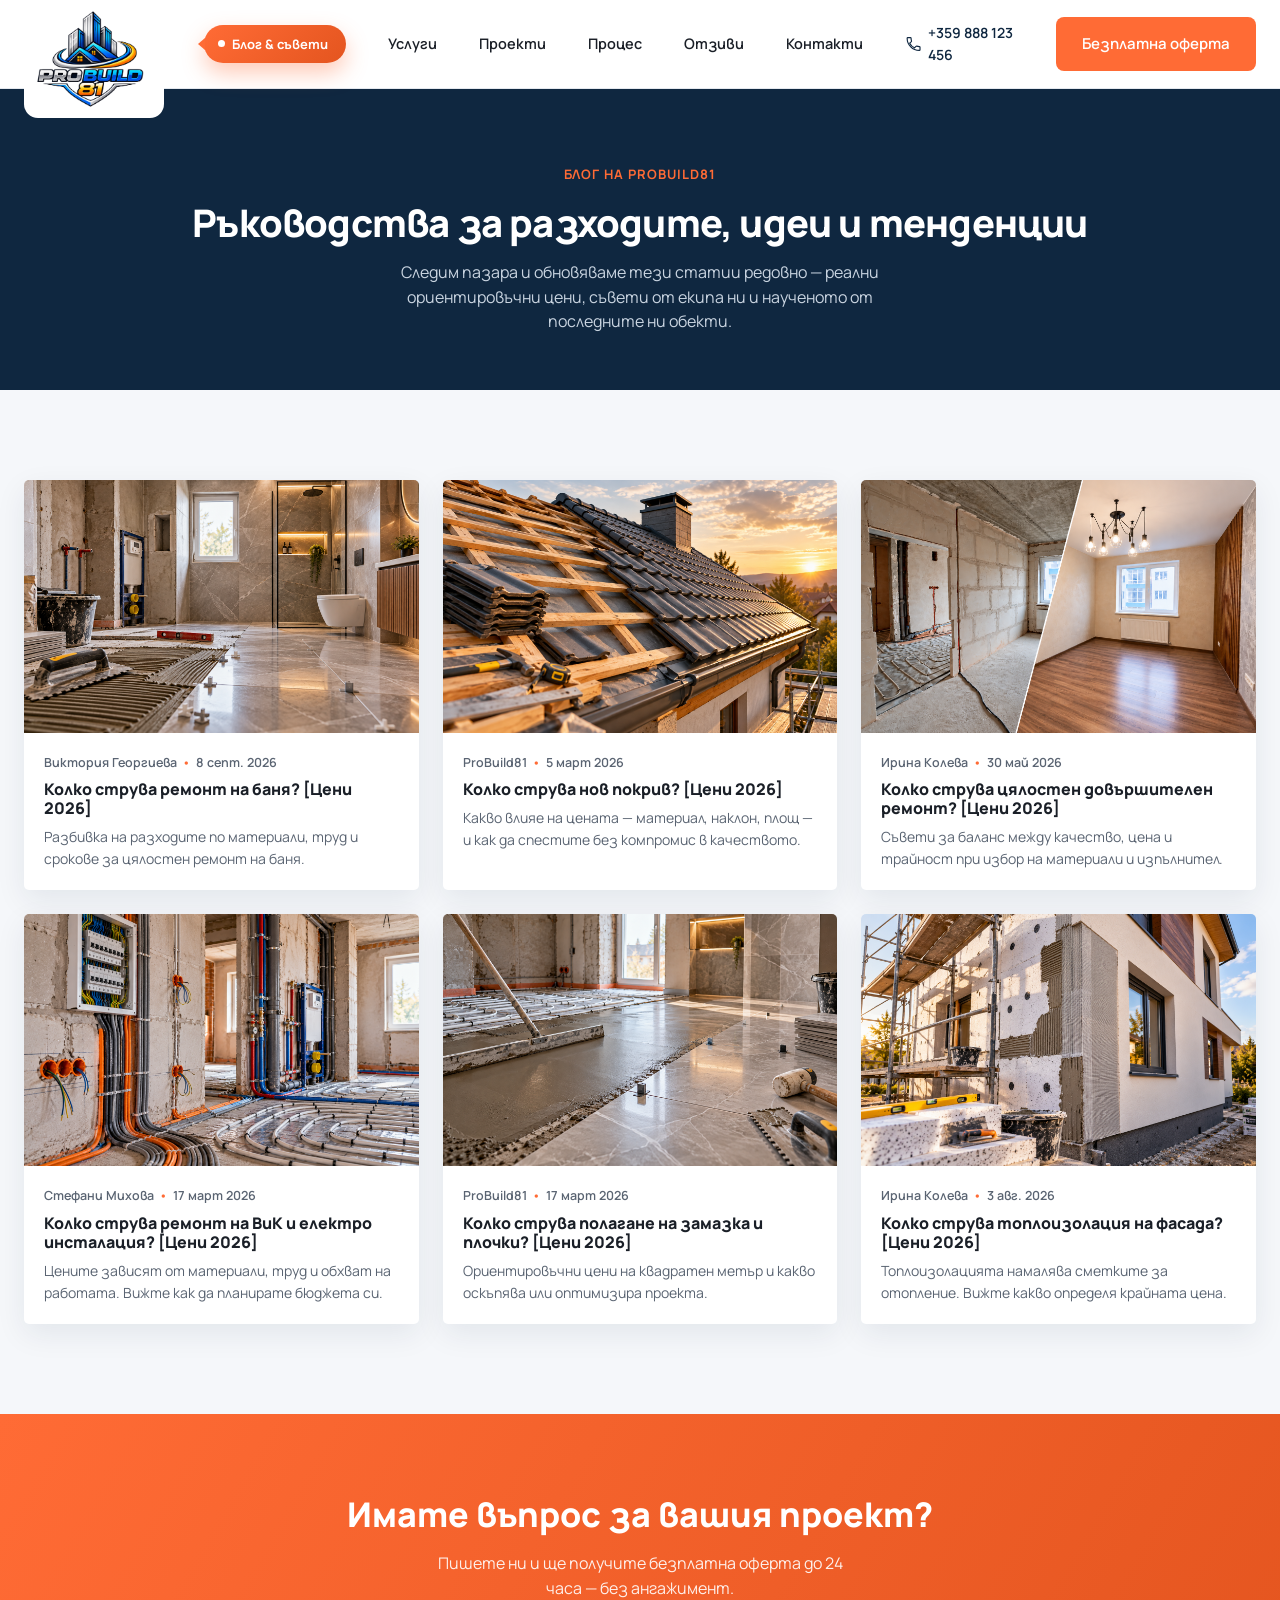
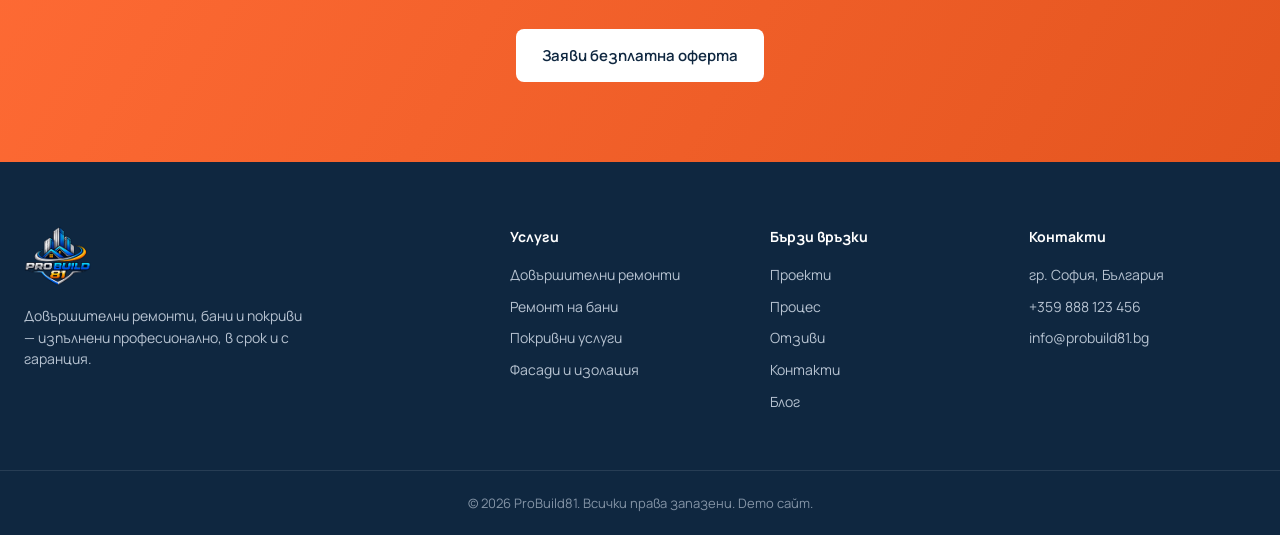
==== blog.html @ 9a61aa92 "Move cost guides to a dedicated blog page, add a bubble nav teaser The "Популярни ръководства за раз" ====
<!DOCTYPE html>
<html lang="bg">
<head>
<meta charset="UTF-8">
<meta name="viewport" content="width=device-width, initial-scale=1.0">
<title>Блог и ръководства за разходите — ProBuild81</title>
<meta name="description" content="Статии от ProBuild81 за ремонти, идеи, тенденции и ориентировъчни цени — обновяваме ги редовно.">
<link rel="icon" type="image/png" href="assets/img/favicon-32.png">
<link rel="apple-touch-icon" href="assets/img/apple-touch-icon.png">
<link rel="preconnect" href="https://fonts.googleapis.com">
<link rel="preconnect" href="https://fonts.gstatic.com" crossorigin>
<link href="https://fonts.googleapis.com/css2?family=Manrope:wght@400;500;600;700;800&display=swap" rel="stylesheet">
<link rel="stylesheet" href="assets/css/style.css">
</head>
<body>

<header class="site-header" id="top">
  <div class="container header-inner">
    <a href="index.html#top" class="logo">
      <img src="assets/img/logo.png" alt="ProBuild81">
    </a>
    <a href="blog.html" class="blog-bubble">
      <span class="blog-bubble-dot"></span>
      Блог &amp; съвети
    </a>
    <nav class="main-nav" id="mainNav">
      <a href="index.html#uslugi">Услуги</a>
      <a href="index.html#proekti">Проекти</a>
      <a href="index.html#proces">Процес</a>
      <a href="index.html#otzivi">Отзиви</a>
      <a href="index.html#kontakti">Контакти</a>
    </nav>
    <div class="header-actions">
      <a href="tel:+359888123456" class="header-phone">
        <svg width="18" height="18" viewBox="0 0 24 24" fill="none"><path d="M6.6 10.8c1.4 2.8 3.8 5.1 6.6 6.6l2.2-2.2c.3-.3.7-.4 1-.2 1.1.4 2.3.6 3.6.6.6 0 1 .4 1 1V20c0 .6-.4 1-1 1C10.7 21 3 13.3 3 4c0-.6.4-1 1-1h3.5c.6 0 1 .4 1 1 0 1.3.2 2.5.6 3.6.1.4 0 .8-.2 1L6.6 10.8z" stroke="currentColor" stroke-width="1.6" stroke-linejoin="round"/></svg>
        +359 888 123 456
      </a>
      <a href="index.html#kontakti" class="btn btn-primary">Безплатна оферта</a>
    </div>
    <button class="nav-toggle" id="navToggle" aria-label="Меню">
      <span></span><span></span><span></span>
    </button>
  </div>
</header>

<section class="page-hero">
  <div class="container">
    <span class="eyebrow">Блог на ProBuild81</span>
    <h1>Ръководства за разходите, идеи и тенденции</h1>
    <p>Следим пазара и обновяваме тези статии редовно — реални ориентировъчни цени, съвети от екипа ни и наученото от последните ни обекти.</p>
  </div>
</section>

<section class="guides">
  <div class="container">
    <div class="guides-grid">
      <article class="guide-card reveal">
        <img src="assets/img/remont-bani.png" alt="" loading="lazy">
        <div class="guide-body">
          <span class="guide-meta">Виктория Георгиева <span class="dot">•</span> 8 септ. 2026</span>
          <h3>Колко струва ремонт на баня? [Цени 2026]</h3>
          <p>Разбивка на разходите по материали, труд и срокове за цялостен ремонт на баня.</p>
        </div>
      </article>
      <article class="guide-card reveal">
        <img src="assets/img/pokrivni-uslugi.png" alt="" loading="lazy">
        <div class="guide-body">
          <span class="guide-meta">ProBuild81 <span class="dot">•</span> 5 март 2026</span>
          <h3>Колко струва нов покрив? [Цени 2026]</h3>
          <p>Какво влияе на цената — материал, наклон, площ — и как да спестите без компромис в качеството.</p>
        </div>
      </article>
      <article class="guide-card reveal">
        <img src="assets/img/renovation.png" alt="" loading="lazy">
        <div class="guide-body">
          <span class="guide-meta">Ирина Колева <span class="dot">•</span> 30 май 2026</span>
          <h3>Колко струва цялостен довършителен ремонт? [Цени 2026]</h3>
          <p>Съвети за баланс между качество, цена и трайност при избор на материали и изпълнител.</p>
        </div>
      </article>
      <article class="guide-card reveal">
        <img src="assets/img/elektro-vik.png" alt="" loading="lazy">
        <div class="guide-body">
          <span class="guide-meta">Стефани Михова <span class="dot">•</span> 17 март 2026</span>
          <h3>Колко струва ремонт на ВиК и електро инсталация? [Цени 2026]</h3>
          <p>Цените зависят от материали, труд и обхват на работата. Вижте как да планирате бюджета си.</p>
        </div>
      </article>
      <article class="guide-card reveal">
        <img src="assets/img/zamazki-plochki.png" alt="" loading="lazy">
        <div class="guide-body">
          <span class="guide-meta">ProBuild81 <span class="dot">•</span> 17 март 2026</span>
          <h3>Колко струва полагане на замазка и плочки? [Цени 2026]</h3>
          <p>Ориентировъчни цени на квадратен метър и какво оскъпява или оптимизира проекта.</p>
        </div>
      </article>
      <article class="guide-card reveal">
        <img src="assets/img/fasadi-izolacia.png" alt="" loading="lazy">
        <div class="guide-body">
          <span class="guide-meta">Ирина Колева <span class="dot">•</span> 3 авг. 2026</span>
          <h3>Колко струва топлоизолация на фасада? [Цени 2026]</h3>
          <p>Топлоизолацията намалява сметките за отопление. Вижте какво определя крайната цена.</p>
        </div>
      </article>
    </div>
  </div>
</section>

<section class="cta-banner cta-simple">
  <div class="container cta-inner">
    <div class="cta-copy">
      <h2>Имате въпрос за вашия проект?</h2>
      <p>Пишете ни и ще получите безплатна оферта до 24 часа — без ангажимент.</p>
      <div class="cta-actions">
        <a href="index.html#kontakti" class="btn btn-white">Заяви безплатна оферта</a>
      </div>
    </div>
  </div>
</section>

<footer class="site-footer">
  <div class="container footer-grid">
    <div>
      <a href="index.html#top" class="logo"><img src="assets/img/logo.png" alt="ProBuild81"></a>
      <p>Довършителни ремонти, бани и покриви — изпълнени професионално, в срок и с гаранция.</p>
    </div>
    <div>
      <h4>Услуги</h4>
      <ul>
        <li><a href="index.html#uslugi">Довършителни ремонти</a></li>
        <li><a href="index.html#uslugi">Ремонт на бани</a></li>
        <li><a href="index.html#uslugi">Покривни услуги</a></li>
        <li><a href="index.html#uslugi">Фасади и изолация</a></li>
      </ul>
    </div>
    <div>
      <h4>Бързи връзки</h4>
      <ul>
        <li><a href="index.html#proekti">Проекти</a></li>
        <li><a href="index.html#proces">Процес</a></li>
        <li><a href="index.html#otzivi">Отзиви</a></li>
        <li><a href="index.html#kontakti">Контакти</a></li>
        <li><a href="blog.html">Блог</a></li>
      </ul>
    </div>
    <div>
      <h4>Контакти</h4>
      <ul>
        <li>гр. София, България</li>
        <li><a href="tel:+359888123456">+359 888 123 456</a></li>
        <li><a href="mailto:info@probuild81.bg">info@probuild81.bg</a></li>
      </ul>
    </div>
  </div>
  <div class="container footer-bottom">
    <p>© <span id="year"></span> ProBuild81. Всички права запазени. Demo сайт.</p>
  </div>
</footer>

<div class="toast" id="toast"></div>

<script src="assets/js/main.js"></script>
</body>
</html>
---- assets/css/style.css ----
:root {
  --navy: #0f2740;
  --navy-light: #16345a;
  --orange: #ff6b35;
  --orange-dark: #e4551f;
  --bg: #ffffff;
  --bg-alt: #f5f7fa;
  --text: #1a1f27;
  --text-muted: #5a6472;
  --border: #e4e8ee;
  --radius: 5px;
  --shadow: 0 10px 30px rgba(15, 39, 64, 0.08);
  --max-width: 1440px;
}

* { box-sizing: border-box; }
html { scroll-behavior: smooth; }
body {
  margin: 0;
  font-family: 'Manrope', system-ui, -apple-system, sans-serif;
  color: var(--text);
  background: var(--bg);
  line-height: 1.55;
}
img { max-width: 100%; display: block; }
a { color: inherit; text-decoration: none; }
ul { list-style: none; margin: 0; padding: 0; }
h1, h2, h3 { line-height: 1.2; margin: 0 0 .5em; font-weight: 800; }
p { margin: 0 0 1em; color: var(--text-muted); }

.container {
  max-width: var(--max-width);
  margin: 0 auto;
  padding: 0 24px;
}

.btn {
  display: inline-flex;
  align-items: center;
  justify-content: center;
  gap: 8px;
  padding: 13px 24px;
  border-radius: 8px;
  font-weight: 600;
  font-size: 15px;
  border: 2px solid transparent;
  cursor: pointer;
  transition: transform .15s ease, box-shadow .15s ease, background .15s ease;
  white-space: nowrap;
}
.btn:hover { transform: translateY(-2px); }
.btn-primary { background: var(--orange); color: #fff; }
.btn-primary:hover { background: var(--orange-dark); box-shadow: 0 8px 20px rgba(255,107,53,.35); }
.btn-block { width: 100%; }
.btn-white { background: #fff; color: var(--navy); }
.btn-outline { background: transparent; color: #fff; border-color: rgba(255,255,255,.5); }
.btn-outline:hover { border-color: #fff; }

/* Header */
.site-header {
  position: sticky;
  top: 0;
  z-index: 100;
  background: #fff;
  border-bottom: 1px solid var(--border);
  transition: box-shadow .25s ease, background .25s ease, border-color .25s ease;
}
.site-header.scrolled {
  box-shadow: 0 4px 20px rgba(15,39,64,.08);
}
.header-inner {
  display: flex;
  align-items: center;
  justify-content: space-between;
  height: 88px;
  gap: 24px;
  position: relative;
}
.logo { display: inline-flex; align-items: center; }
.logo img { height: 74px; width: auto; display: block; }
.site-header .logo {
  align-self: flex-start;
  background: #fff;
  border-radius: 14px;
  padding: 10px 20px 10px 12px;
  z-index: 20;
}
.site-header .logo img { height: 98px; }
.blog-bubble {
  position: relative;
  display: inline-flex;
  align-items: center;
  gap: 7px;
  margin-left: 16px;
  padding: 9px 18px 9px 14px;
  background: linear-gradient(135deg, var(--orange) 0%, var(--orange-dark) 100%);
  color: #fff;
  font-weight: 700;
  font-size: 13px;
  white-space: nowrap;
  border-radius: 999px;
  box-shadow: 0 10px 22px rgba(255,107,53,.35);
  transition: transform .2s ease, box-shadow .2s ease;
}
.blog-bubble:hover { transform: translateY(-2px); box-shadow: 0 14px 26px rgba(255,107,53,.45); }
.blog-bubble::before {
  content: '';
  position: absolute;
  left: -6px;
  top: 50%;
  transform: translateY(-50%);
  width: 0;
  height: 0;
  border-top: 6px solid transparent;
  border-bottom: 6px solid transparent;
  border-right: 7px solid var(--orange);
}
.blog-bubble-dot {
  width: 7px;
  height: 7px;
  border-radius: 50%;
  background: #fff;
  flex-shrink: 0;
  animation: blogBubblePulse 1.8s ease-out infinite;
}
@keyframes blogBubblePulse {
  0% { box-shadow: 0 0 0 0 rgba(255,255,255,.65); }
  70% { box-shadow: 0 0 0 7px rgba(255,255,255,0); }
  100% { box-shadow: 0 0 0 0 rgba(255,255,255,0); }
}
.main-nav {
  display: flex;
  gap: 6px;
  flex: 1;
  justify-content: center;
}
.main-nav a {
  position: relative;
  font-weight: 600;
  font-size: 14.5px;
  color: var(--text);
  padding: 9px 18px;
  border-radius: 999px;
  transition: color .2s ease, background .2s ease, transform .15s ease;
}
.main-nav a:hover {
  color: var(--orange-dark);
  background: rgba(255,107,53,.1);
  transform: translateY(-1px);
}
.main-nav a.is-active {
  color: var(--orange-dark);
  background: rgba(255,107,53,.12);
}
.main-nav a.is-active:hover { transform: none; }
.header-actions { display: flex; align-items: center; gap: 20px; }
.header-phone {
  display: flex;
  align-items: center;
  gap: 6px;
  font-weight: 600;
  font-size: 14px;
  color: var(--navy);
}
.nav-toggle {
  display: none;
  flex-direction: column;
  gap: 5px;
  background: none;
  border: none;
  cursor: pointer;
  padding: 8px;
}
.nav-toggle span { width: 22px; height: 2px; background: var(--navy); border-radius: 0; }

/* Hero */
.hero {
  position: relative;
  padding: 60px 0 36px;
  overflow: hidden;
  isolation: isolate;
}
.hero-media {
  position: absolute;
  inset: 0;
  z-index: -1;
}
.hero-media img {
  width: 100%;
  height: 100%;
  object-fit: cover;
}
.hero-overlay {
  position: absolute;
  inset: 0;
  background:
    linear-gradient(90deg, rgba(9,22,38,.92) 0%, rgba(9,22,38,.75) 30%, rgba(15,39,64,.3) 48%, rgba(15,39,64,0) 58%);
}
.hero-inner {
  max-width: 640px;
  margin-left: 12%;
  background: rgba(9,22,38,.1);
  backdrop-filter: blur(3px);
  border-radius: 5px;
  padding: 36px;
}
.hero-inner h1,
.hero-inner > p {
  text-shadow: 0 2px 10px rgba(0,0,0,.35);
}
.eyebrow {
  display: inline-block;
  color: var(--orange);
  font-weight: 700;
  font-size: 13px;
  letter-spacing: .08em;
  text-transform: uppercase;
  margin-bottom: 10px;
}
.hero h1 {
  color: #fff;
  font-size: 38px;
  letter-spacing: -.8px;
}
.hero-inner > p {
  color: #d7e0ea;
  font-size: 16px;
  max-width: 480px;
}

.hero-search {
  display: flex;
  align-items: stretch;
  background: #fff;
  border-radius: 999px;
  box-shadow: 0 20px 50px rgba(0,0,0,.3);
  padding: 8px;
  margin-top: 22px;
  max-width: 600px;
  gap: 4px;
}
.hero-search select,
.hero-search input {
  border: none;
  background: transparent;
  font-family: inherit;
  font-size: 14px;
  color: var(--text);
  padding: 12px 16px;
  outline: none;
}
.hero-search select { flex: 1.1; min-width: 0; cursor: pointer; }
.hero-search input { flex: 1; min-width: 0; }
.hero-search-divider { width: 1px; background: var(--border); margin: 8px 0; }
.hero-search button {
  display: inline-flex;
  align-items: center;
  gap: 8px;
  background: var(--orange);
  color: #fff;
  border: none;
  border-radius: 999px;
  padding: 0 22px;
  font-weight: 700;
  font-size: 14px;
  cursor: pointer;
  transition: background .15s ease;
  white-space: nowrap;
}
.hero-search button:hover { background: var(--orange-dark); }

.hero-badges {
  display: flex;
  flex-wrap: wrap;
  gap: 12px;
  margin-top: 18px;
}
.hero-badges span {
  background: rgba(255,255,255,.1);
  border: 1px solid rgba(255,255,255,.22);
  color: #fff;
  padding: 8px 16px;
  border-radius: 999px;
  font-size: 13px;
  font-weight: 500;
}

/* Category strip */
.category-strip { padding: 14px 0 32px; }
.category-row {
  display: flex;
  justify-content: center;
  gap: 68px;
  flex-wrap: wrap;
}
.category-item {
  display: flex;
  flex-direction: column;
  align-items: center;
  gap: 8px;
  color: var(--navy);
  font-size: 12.5px;
  font-weight: 600;
  padding: 6px 4px;
  transition: transform .15s ease;
}
.category-item span:last-child { transition: color .15s ease; }
.category-item:hover { transform: translateY(-3px); }
.category-item:hover span:last-child { color: var(--orange-dark); }
.category-icon {
  display: inline-flex;
  align-items: center;
  justify-content: center;
  width: 48px;
  height: 48px;
  filter: drop-shadow(1px 3px 3px rgba(228,85,31,.35));
  transition: transform .2s ease;
}
.category-item:hover .category-icon { transform: scale(1.12) translateY(-2px); }
.category-icon svg, .category-icon img { width: 100%; height: 100%; object-fit: contain; }

/* Offers strip (Angi-style popular projects) */
.offers-strip { padding: 30px 0 32px; }
.offers-grid {
  display: grid;
  grid-template-columns: repeat(4, 1fr);
  gap: 10px;
}
.offer-card {
  display: flex;
  align-items: center;
  gap: 10px;
  background: #fff;
  border: 1px solid var(--border);
  border-radius: 5px;
  padding: 12px;
  transition: transform .15s ease, box-shadow .15s ease, border-color .15s ease;
}
.offer-card:hover {
  transform: translateY(-3px);
  box-shadow: var(--shadow);
  border-color: transparent;
}
.offer-icon {
  flex-shrink: 0;
  display: inline-flex;
  align-items: center;
  justify-content: center;
  width: 30px;
  height: 30px;
}
.offer-icon svg, .offer-icon img { width: 100%; height: 100%; object-fit: contain; }
.offer-info h3 { font-size: 13px; margin: 0 0 3px; color: var(--text); line-height: 1.25; }
.offer-meta { font-size: 11.5px; color: var(--text-muted); white-space: nowrap; }
.offer-rating { color: var(--orange); font-weight: 700; }
.offer-count { color: var(--text-muted); }
.offer-sep { color: var(--border); margin: 0 2px; }
.offer-price { color: var(--navy); font-weight: 700; }

.quote-card {
  background: #fff;
  border-radius: var(--radius);
  box-shadow: 0 24px 60px rgba(0,0,0,.16);
  padding: 28px;
  display: flex;
  flex-direction: column;
  gap: 14px;
}
.quote-card h3 { font-size: 19px; margin-bottom: 4px; }
.quote-card label {
  display: flex;
  flex-direction: column;
  gap: 6px;
  font-size: 13px;
  font-weight: 600;
  color: var(--text);
}
.quote-card input,
.quote-card select {
  padding: 11px 13px;
  border-radius: 8px;
  border: 1.5px solid var(--border);
  font-size: 14px;
  font-family: inherit;
  color: var(--text);
  background: #fff;
}
.quote-card input:focus,
.quote-card select:focus {
  outline: none;
  border-color: var(--orange);
}
.quote-note {
  text-align: center;
  font-size: 12px;
  color: var(--text-muted);
  margin: 0;
}

/* Section heads */
.section-head {
  max-width: 620px;
  margin: 0 auto 44px;
  text-align: center;
}
.section-head h2 { font-size: 32px; letter-spacing: -.5px; }
.section-head.light h2, .section-head.light p { color: #fff; }
.offers-head {
  max-width: none;
  margin: 0 0 28px;
  text-align: left;
}
.offers-head h2 { font-size: 20px; }
.section-head.light p { color: #c9d4e0; }

/* Services */
.services-strip { padding: 56px 0 90px; }
.services-grid {
  display: grid;
  grid-template-columns: repeat(3, 1fr);
  gap: 22px;
}
.service-card {
  display: block;
  background: #fff;
  border: 1px solid var(--border);
  border-radius: var(--radius);
  overflow: hidden;
  transition: transform .2s ease, box-shadow .2s ease, border-color .2s ease;
}
.service-card:hover {
  transform: translateY(-6px);
  box-shadow: var(--shadow);
  border-color: transparent;
}
.service-text { padding: 20px 20px 16px; }
.service-photo { position: relative; }
.service-photo-media {
  aspect-ratio: 3/4;
  overflow: hidden;
}
.service-photo-media img {
  width: 100%;
  height: 100%;
  object-fit: cover;
  transition: transform .35s ease;
}
.service-card:hover .service-photo-media img { transform: scale(1.08); }
.service-card .service-icon {
  position: absolute;
  z-index: 2;
  left: 16px;
  top: 16px;
  display: inline-flex;
  align-items: center;
  justify-content: center;
  width: 44px;
  height: 44px;
  padding: 6px;
  border-radius: 5px;
  background: #fff;
  color: #fff;
  box-shadow: 0 8px 18px rgba(15,39,64,.25);
}
.service-icon svg { width: 22px; height: 22px; }
.service-icon img { width: 100%; height: 100%; object-fit: contain; }
.service-card h3 { font-size: 19px; margin: 0 0 6px; color: var(--text); }
.service-card p { margin: 0; font-size: 14px; }

/* Before / after slider */
.before-after { padding: 90px 0; background: #fdf1ea; }
.ba-layout {
  display: grid;
  grid-template-columns: .85fr 1fr;
  gap: 56px;
  align-items: center;
}
.ba-copy .eyebrow { color: var(--orange); }
.ba-copy h2 { font-size: 30px; margin-top: 4px; }
.ba-steps { margin: 20px 0; padding: 0; }
.ba-steps li {
  list-style: none;
  padding-left: 26px;
  position: relative;
  margin-bottom: 12px;
  font-size: 15px;
  color: var(--text-muted);
}
.ba-steps li::before {
  content: '';
  position: absolute;
  left: 0;
  top: 7px;
  width: 8px;
  height: 8px;
  background: var(--orange);
}
.ba-steps li strong { color: var(--text); }
.ba-note { font-size: 14px; font-style: italic; }
.ba-slider {
  position: relative;
  max-width: 480px;
  margin: 0;
  aspect-ratio: 3/4;
  overflow: hidden;
  background: #fff;
  padding: 14px;
  border-radius: 14px;
  box-shadow: 0 24px 50px rgba(15,39,64,.16);
  cursor: ew-resize;
  touch-action: pan-y;
}
.ba-img { position: absolute; inset: 0; border-radius: 6px; overflow: hidden; }
.ba-img img {
  width: 100%;
  height: 100%;
  object-fit: cover;
  display: block;
  pointer-events: none;
  -webkit-user-drag: none;
  user-select: none;
}
.ba-after { z-index: 1; }
.ba-before { z-index: 2; clip-path: inset(0 50% 0 0); }
.ba-before.ba-animate { transition: clip-path .8s ease; }
.ba-label {
  position: absolute;
  top: 16px;
  z-index: 4;
  padding: 6px 14px;
  background: rgba(15,39,64,.75);
  color: #fff;
  font-size: 12px;
  font-weight: 700;
  text-transform: uppercase;
  letter-spacing: .04em;
  border-radius: 4px;
  pointer-events: none;
}
.ba-label-before { left: 16px; }
.ba-label-after { right: 16px; }
.ba-divider {
  position: absolute;
  top: 0;
  bottom: 0;
  left: 50%;
  width: 3px;
  background: #fff;
  transform: translateX(-50%);
  box-shadow: 0 0 10px rgba(0,0,0,.35);
  pointer-events: none;
  z-index: 3;
}
.ba-divider.ba-animate { transition: left .8s ease; }
.ba-handle {
  position: absolute;
  top: 50%;
  left: 50%;
  transform: translate(-50%, -50%);
  width: 44px;
  height: 44px;
  border-radius: 50%;
  background: #fff;
  display: flex;
  align-items: center;
  justify-content: center;
  box-shadow: 0 4px 14px rgba(0,0,0,.3);
  color: var(--orange);
}
.ba-handle svg { width: 20px; height: 20px; }
.ba-range {
  position: absolute;
  inset: 0;
  width: 100%;
  height: 100%;
  margin: 0;
  opacity: 0;
  cursor: ew-resize;
  pointer-events: none;
  -webkit-appearance: none;
  appearance: none;
  background: transparent;
  z-index: 5;
}
.ba-range:focus-visible { pointer-events: auto; }
.ba-range::-webkit-slider-thumb {
  -webkit-appearance: none;
  width: 44px;
  height: 100%;
  background: transparent;
  cursor: ew-resize;
}
.ba-range::-moz-range-thumb {
  width: 44px;
  height: 100%;
  background: transparent;
  border: none;
  cursor: ew-resize;
}
.ba-range::-webkit-slider-runnable-track { background: transparent; }
.ba-range::-moz-range-track { background: transparent; }

/* Stats */
.stats { background: var(--navy); padding: 56px 0; }
.stats-grid {
  display: grid;
  grid-template-columns: repeat(4, 1fr);
  gap: 32px;
}
.stat { display: flex; gap: 16px; align-items: stretch; }
.stat-bar { width: 4px; border-radius: 0; flex-shrink: 0; }
.bar-1 { background: #8bd17c; }
.bar-2 { background: #ff9f5a; }
.bar-3 { background: #5ab0ff; }
.bar-4 { background: #f7d154; }
.stat strong { display: block; font-size: 30px; color: #fff; letter-spacing: -1px; }
.stat p { margin: 4px 0 0; color: #b7c3d1; font-size: 14px; }

/* Projects */
.projects { padding: 90px 0; background: #fff; }
.projects-grid {
  display: grid;
  grid-template-columns: repeat(3, 1fr);
  gap: 24px;
}
.project-card {
  background: #fff;
  border-radius: var(--radius);
  overflow: hidden;
  box-shadow: var(--shadow);
  transition: transform .15s ease;
}
.project-card:hover { transform: translateY(-6px); box-shadow: 0 20px 40px rgba(15,39,64,.15); }
.project-img { aspect-ratio: 4/2.7; overflow: hidden; }
.project-img img { width: 100%; height: 100%; object-fit: cover; transition: transform .35s ease; }
.project-card:hover .project-img img { transform: scale(1.08); }
.project-body { padding: 20px; }
.tag {
  display: inline-block;
  background: rgba(255,107,53,.12);
  color: var(--orange-dark);
  font-size: 12px;
  font-weight: 700;
  padding: 4px 10px;
  border-radius: 999px;
  margin-bottom: 10px;
}
.project-body h3 { font-size: 17px; margin-bottom: 10px; color: var(--text); }
.rating { font-size: 13px; color: var(--orange); font-weight: 700; margin-bottom: 8px; }
.rating span { color: var(--text-muted); font-weight: 500; margin-left: 4px; }
.price { font-size: 15px; font-weight: 700; color: var(--navy); margin: 0; }

/* Process */
.process { background: var(--navy); padding: 90px 0; }
.process-grid {
  display: grid;
  grid-template-columns: repeat(4, 1fr);
  gap: 24px;
}
.process-step {
  background: rgba(255,255,255,.05);
  border: 1px solid rgba(255,255,255,.1);
  border-radius: var(--radius);
  padding: 26px;
}
.step-num {
  display: inline-flex;
  align-items: center;
  justify-content: center;
  width: 36px;
  height: 36px;
  border-radius: 999px;
  background: var(--orange);
  color: #fff;
  font-weight: 800;
  margin-bottom: 16px;
}
.process-step h3 { color: #fff; font-size: 17px; }
.process-step p { color: #b7c3d1; font-size: 14px; margin: 0; }

/* Testimonials */
.testimonials { padding: 90px 0; }
.testimonials-grid {
  display: grid;
  grid-template-columns: repeat(3, 1fr);
  gap: 24px;
}
.testimonial {
  margin: 0;
  background: var(--bg-alt);
  border-radius: var(--radius);
  padding: 26px;
  border: 1px solid var(--border);
}
.testimonial p { color: var(--text); font-size: 15px; margin-bottom: 16px; }
.testimonial footer { font-size: 13px; font-weight: 700; color: var(--orange-dark); }

/* Guides */
.guides { padding: 90px 0; background: var(--bg-alt); }
.guides-head {
  display: flex;
  align-items: flex-end;
  justify-content: space-between;
  gap: 24px;
  text-align: left;
  max-width: none;
}
.guides-see-all {
  flex-shrink: 0;
  font-weight: 700;
  font-size: 14px;
  color: var(--orange-dark);
  white-space: nowrap;
  padding-bottom: 2px;
  transition: color .15s ease;
}
.guides-see-all:hover { color: var(--orange); }
.guides-grid {
  display: grid;
  grid-template-columns: repeat(3, 1fr);
  gap: 24px;
}
.guide-card {
  display: block;
  background: #fff;
  border-radius: var(--radius);
  overflow: hidden;
  box-shadow: var(--shadow);
  transition: transform .2s ease, box-shadow .2s ease;
}
.guide-card:hover { transform: translateY(-6px); box-shadow: 0 20px 40px rgba(15,39,64,.15); }
.guide-card img { aspect-ratio: 5/3.2; object-fit: cover; transition: transform .35s ease; }
.guide-card:hover img { transform: scale(1.06); }
.guide-body { padding: 20px; }
.guide-meta { display: block; font-size: 12.5px; font-weight: 600; color: var(--text-muted); margin-bottom: 8px; }
.guide-meta .dot { color: var(--orange); margin: 0 2px; }
.guide-body h3 { font-size: 16px; margin: 0 0 8px; color: var(--text); }
.guide-body p { margin: 0; font-size: 14px; }

/* Blog page hero */
.page-hero {
  background: var(--navy);
  padding: 72px 0 56px;
  text-align: center;
}
.page-hero .eyebrow { color: var(--orange); }
.page-hero h1 { color: #fff; font-size: 38px; letter-spacing: -.8px; margin: 6px 0 14px; }
.page-hero p { color: #c9d4e0; max-width: 560px; margin: 0 auto; font-size: 16px; }

/* CTA banner */
.cta-banner {
  background: linear-gradient(120deg, var(--orange) 0%, var(--orange-dark) 100%);
  padding: 80px 0;
}
.cta-inner {
  display: grid;
  grid-template-columns: 1fr .8fr;
  gap: 56px;
  align-items: center;
}
.cta-copy h2 { color: #fff; font-size: 34px; }
.cta-copy p { color: rgba(255,255,255,.9); max-width: 440px; margin: 0 0 28px; }
.cta-actions { display: flex; gap: 16px; flex-wrap: wrap; }
.cta-banner .quote-card { box-shadow: 0 30px 60px rgba(0,0,0,.25); }
.cta-banner.cta-simple .cta-inner { grid-template-columns: 1fr; text-align: center; justify-items: center; }
.cta-banner.cta-simple .cta-copy p { margin-left: auto; margin-right: auto; }
.cta-banner.cta-simple .cta-actions { justify-content: center; }

/* Footer */
.site-footer { background: var(--navy); padding: 64px 0 0; }
.footer-grid {
  display: grid;
  grid-template-columns: 2fr 1fr 1fr 1fr;
  gap: 32px;
  padding-bottom: 48px;
  border-bottom: 1px solid rgba(255,255,255,.1);
}
.site-footer .logo img { height: 60px; }
.footer-grid p { color: #b7c3d1; font-size: 14px; margin-top: 12px; max-width: 280px; }
.footer-grid h4 { color: #fff; font-size: 14px; margin: 0 0 16px; }
.footer-grid li { margin-bottom: 10px; color: #b7c3d1; font-size: 14px; }
.footer-grid a { color: #b7c3d1; font-size: 14px; transition: color .15s; }
.footer-grid a:hover { color: var(--orange); }
.footer-bottom { padding: 22px 0; text-align: center; }
.footer-bottom p { color: #8494a6; font-size: 13px; margin: 0; }

/* Toast */
.toast {
  position: fixed;
  bottom: 28px;
  left: 50%;
  transform: translateX(-50%) translateY(20px);
  background: var(--navy);
  color: #fff;
  padding: 14px 24px;
  border-radius: 999px;
  font-size: 14px;
  font-weight: 600;
  box-shadow: var(--shadow);
  opacity: 0;
  pointer-events: none;
  transition: opacity .25s ease, transform .25s ease;
  z-index: 200;
}
.toast.show { opacity: 1; transform: translateX(-50%) translateY(0); }

/* Scroll reveal */
.reveal {
  opacity: 0;
  transform: translateY(24px);
  transition: opacity .6s ease, transform .6s ease;
}
.reveal.in-view { opacity: 1; transform: translateY(0); }
@media (prefers-reduced-motion: reduce) {
  .reveal { opacity: 1; transform: none; transition: none; }
}

/* Responsive */
@media (max-width: 980px) {
  .services-grid, .projects-grid, .testimonials-grid, .guides-grid, .offers-grid { grid-template-columns: repeat(2, 1fr); }
  .ba-layout { grid-template-columns: 1fr; }
  .ba-slider { width: 100%; max-width: 440px; margin: 0 auto; }
  .process-grid { grid-template-columns: repeat(2, 1fr); }
  .stats-grid { grid-template-columns: repeat(2, 1fr); gap: 28px 20px; }
  .footer-grid { grid-template-columns: 1fr 1fr; }
  .cta-inner { grid-template-columns: 1fr; }
  .category-row {
    justify-content: flex-start;
    flex-wrap: nowrap;
    overflow-x: auto;
    -webkit-overflow-scrolling: touch;
    scroll-snap-type: x proximity;
    padding: 4px 4px 12px;
    gap: 28px;
  }
  .category-item { flex: 0 0 auto; scroll-snap-align: start; }
  .category-strip { position: relative; }
  .category-strip::after {
    content: '';
    position: absolute;
    top: 14px;
    right: 0;
    bottom: 32px;
    width: 36px;
    background: linear-gradient(90deg, rgba(255,255,255,0), #fff);
    pointer-events: none;
  }
  .category-scroll-hint {
    position: absolute;
    top: 14px;
    bottom: 32px;
    right: 6px;
    display: flex;
    align-items: center;
    color: var(--orange);
    animation: hintNudge 1.6s ease-in-out infinite;
    pointer-events: none;
    transition: opacity .3s ease;
  }
  .category-scroll-hint.is-hidden { opacity: 0; animation: none; }
  .category-scroll-hint svg { width: 20px; height: 20px; }
  @keyframes hintNudge {
    0%, 100% { transform: translateX(0); opacity: .55; }
    50% { transform: translateX(4px); opacity: 1; }
  }
}
@media (max-width: 720px) {
  .main-nav { display: none; }
  .header-phone { display: none; }
  .nav-toggle { display: flex; }
  .header-inner { height: 60px; }
  .site-header .logo { border-radius: 12px; padding: 6px 12px 6px 8px; }
  .site-header .logo img { height: 60px; }
  .blog-bubble { margin-left: 8px; padding: 6px 12px 6px 10px; font-size: 11px; gap: 5px; }
  .blog-bubble::before { left: -5px; border-top-width: 5px; border-bottom-width: 5px; border-right-width: 6px; }
  .hero { padding: 48px 0 56px; }
  .hero-inner { margin-left: 0; padding: 22px; border-radius: 5px; }
  .hero h1 { font-size: 30px; }
  .hero-search { flex-direction: column; border-radius: 16px; }
  .hero-search-divider { display: none; }
  .hero-search button { justify-content: center; padding: 12px; margin-top: 4px; }
  .services-grid, .projects-grid, .testimonials-grid, .guides-grid, .process-grid, .offers-grid { grid-template-columns: 1fr; }
  .footer-grid { grid-template-columns: 1fr; }
  .section-head h2 { font-size: 26px; }

  .main-nav.open {
    display: flex;
    flex-direction: column;
    position: absolute;
    top: 72px;
    left: 0;
    right: 0;
    background: #fff;
    padding: 20px 24px;
    gap: 16px;
    border-bottom: 1px solid var(--border);
    box-shadow: var(--shadow);
  }
}
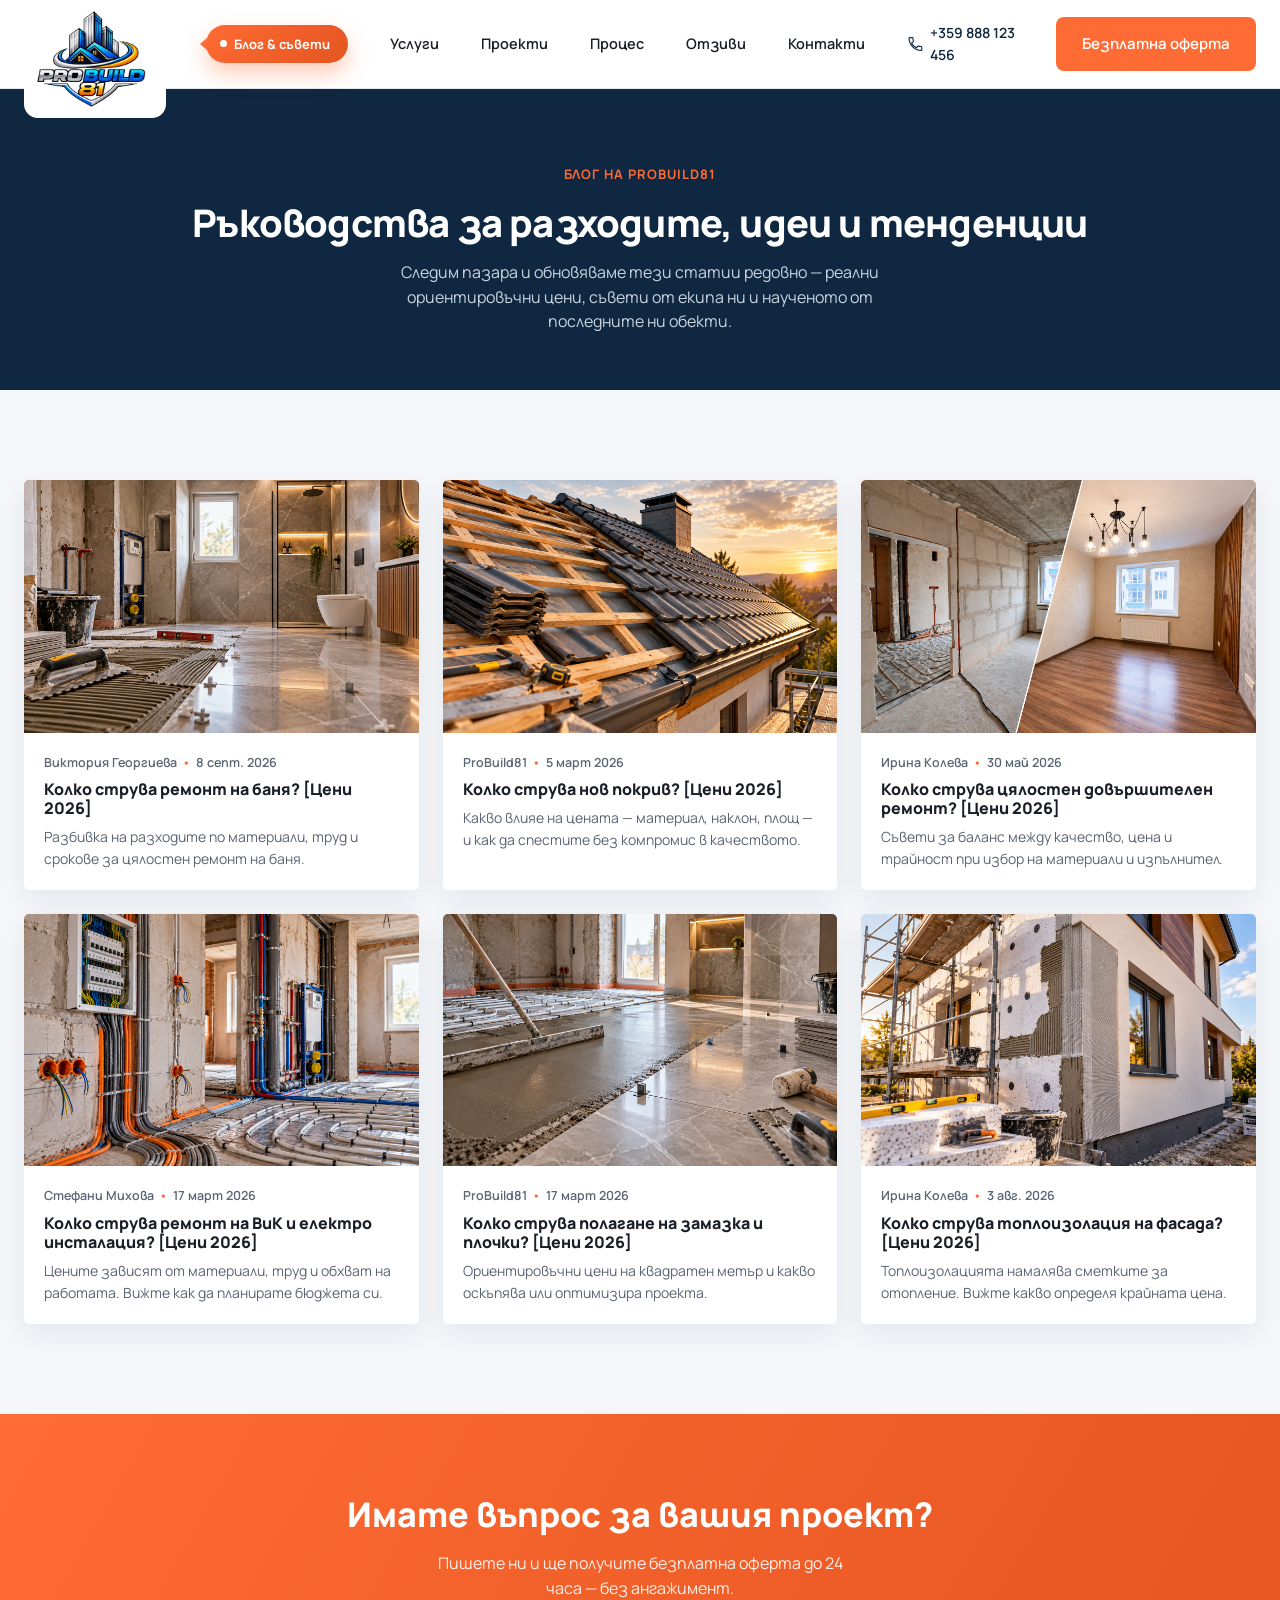
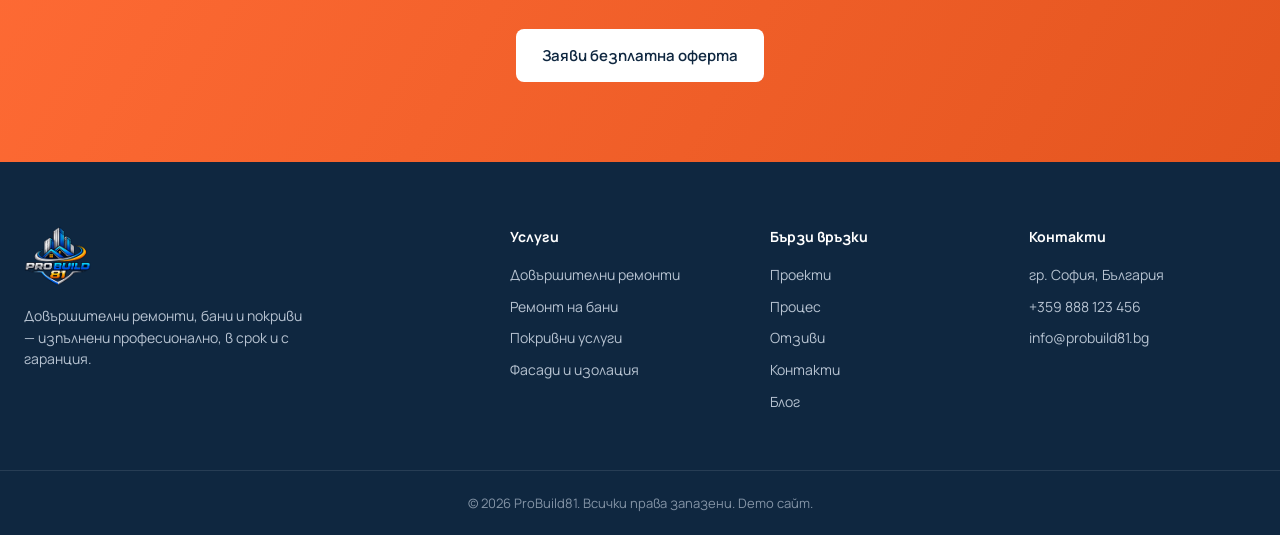
==== commit 99d6b732: "Fix mobile header overflow and the squished facade before/after block Three bugs, all stemming from " ====
--- a/blog.html
+++ b/blog.html
@@ -29,6 +29,7 @@
       <a href="index.html#proces">Процес</a>
       <a href="index.html#otzivi">Отзиви</a>
       <a href="index.html#kontakti">Контакти</a>
+      <a href="index.html#kontakti" class="btn btn-primary mobile-nav-cta">Безплатна оферта</a>
     </nav>
     <div class="header-actions">
       <a href="tel:+359888123456" class="header-phone">
--- a/assets/css/style.css
+++ b/assets/css/style.css
@@ -80,6 +80,7 @@
 .logo img { height: 74px; width: auto; display: block; }
 .site-header .logo {
   align-self: flex-start;
+  flex-shrink: 0;
   background: #fff;
   border-radius: 14px;
   padding: 10px 20px 10px 12px;
@@ -153,6 +154,7 @@
   background: rgba(255,107,53,.12);
 }
 .main-nav a.is-active:hover { transform: none; }
+.mobile-nav-cta { display: none; }
 .header-actions { display: flex; align-items: center; gap: 20px; }
 .header-phone {
   display: flex;
@@ -468,13 +470,17 @@
 .service-card p { margin: 0; font-size: 14px; }
 
 /* Before / after slider */
-.before-after { padding: 90px 0; background: #fdf1ea; }
+.before-after { padding: 90px 0; background: linear-gradient(180deg, #fdf1ea 0%, #fdf1ea 70%, #eaf2fb 100%); }
+.before-after.before-after-alt { background: #eaf2fb; }
 .ba-layout {
   display: grid;
   grid-template-columns: .85fr 1fr;
   gap: 56px;
   align-items: center;
 }
+.ba-layout.ba-reverse { grid-template-columns: 1fr .85fr; }
+.ba-layout.ba-reverse .ba-slider { order: 2; }
+.ba-layout.ba-reverse .ba-copy { order: 1; }
 .ba-copy .eyebrow { color: var(--orange); }
 .ba-copy h2 { font-size: 30px; margin-top: 4px; }
 .ba-steps { margin: 20px 0; padding: 0; }
@@ -505,12 +511,14 @@
   overflow: hidden;
   background: #fff;
   padding: 14px;
+  border: 1px solid var(--border);
   border-radius: 14px;
   box-shadow: 0 24px 50px rgba(15,39,64,.16);
   cursor: ew-resize;
   touch-action: pan-y;
 }
-.ba-img { position: absolute; inset: 0; border-radius: 6px; overflow: hidden; }
+.ba-slider.ba-slider-wide { max-width: 580px; aspect-ratio: 4/3; }
+.ba-img { position: absolute; inset: 0; border-radius: 6px; overflow: hidden; box-shadow: inset 0 0 0 1px rgba(15,39,64,.08); }
 .ba-img img {
   width: 100%;
   height: 100%;
@@ -528,7 +536,7 @@
   top: 16px;
   z-index: 4;
   padding: 6px 14px;
-  background: rgba(15,39,64,.75);
+  background: var(--orange);
   color: #fff;
   font-size: 12px;
   font-weight: 700;
@@ -624,6 +632,8 @@
   gap: 24px;
 }
 .project-card {
+  display: flex;
+  flex-direction: column;
   background: #fff;
   border-radius: var(--radius);
   overflow: hidden;
@@ -631,7 +641,7 @@
   transition: transform .15s ease;
 }
 .project-card:hover { transform: translateY(-6px); box-shadow: 0 20px 40px rgba(15,39,64,.15); }
-.project-img { aspect-ratio: 4/2.7; overflow: hidden; }
+.project-img { margin-top: auto; aspect-ratio: 4/2.7; overflow: hidden; }
 .project-img img { width: 100%; height: 100%; object-fit: cover; transition: transform .35s ease; }
 .project-card:hover .project-img img { transform: scale(1.08); }
 .project-body { padding: 20px; }
@@ -818,8 +828,10 @@
 /* Responsive */
 @media (max-width: 980px) {
   .services-grid, .projects-grid, .testimonials-grid, .guides-grid, .offers-grid { grid-template-columns: repeat(2, 1fr); }
-  .ba-layout { grid-template-columns: 1fr; }
+  .ba-layout, .ba-layout.ba-reverse { grid-template-columns: 1fr; }
+  .ba-layout.ba-reverse .ba-slider, .ba-layout.ba-reverse .ba-copy { order: 0; }
   .ba-slider { width: 100%; max-width: 440px; margin: 0 auto; }
+  .ba-slider.ba-slider-wide { aspect-ratio: 4/3; }
   .process-grid { grid-template-columns: repeat(2, 1fr); }
   .stats-grid { grid-template-columns: repeat(2, 1fr); gap: 28px 20px; }
   .footer-grid { grid-template-columns: 1fr 1fr; }
@@ -866,7 +878,7 @@
 }
 @media (max-width: 720px) {
   .main-nav { display: none; }
-  .header-phone { display: none; }
+  .header-actions { display: none; }
   .nav-toggle { display: flex; }
   .header-inner { height: 60px; }
   .site-header .logo { border-radius: 12px; padding: 6px 12px 6px 8px; }
@@ -896,4 +908,5 @@
     border-bottom: 1px solid var(--border);
     box-shadow: var(--shadow);
   }
-}
+  .main-nav.open .mobile-nav-cta { display: inline-flex; margin-top: 4px; }
+}
